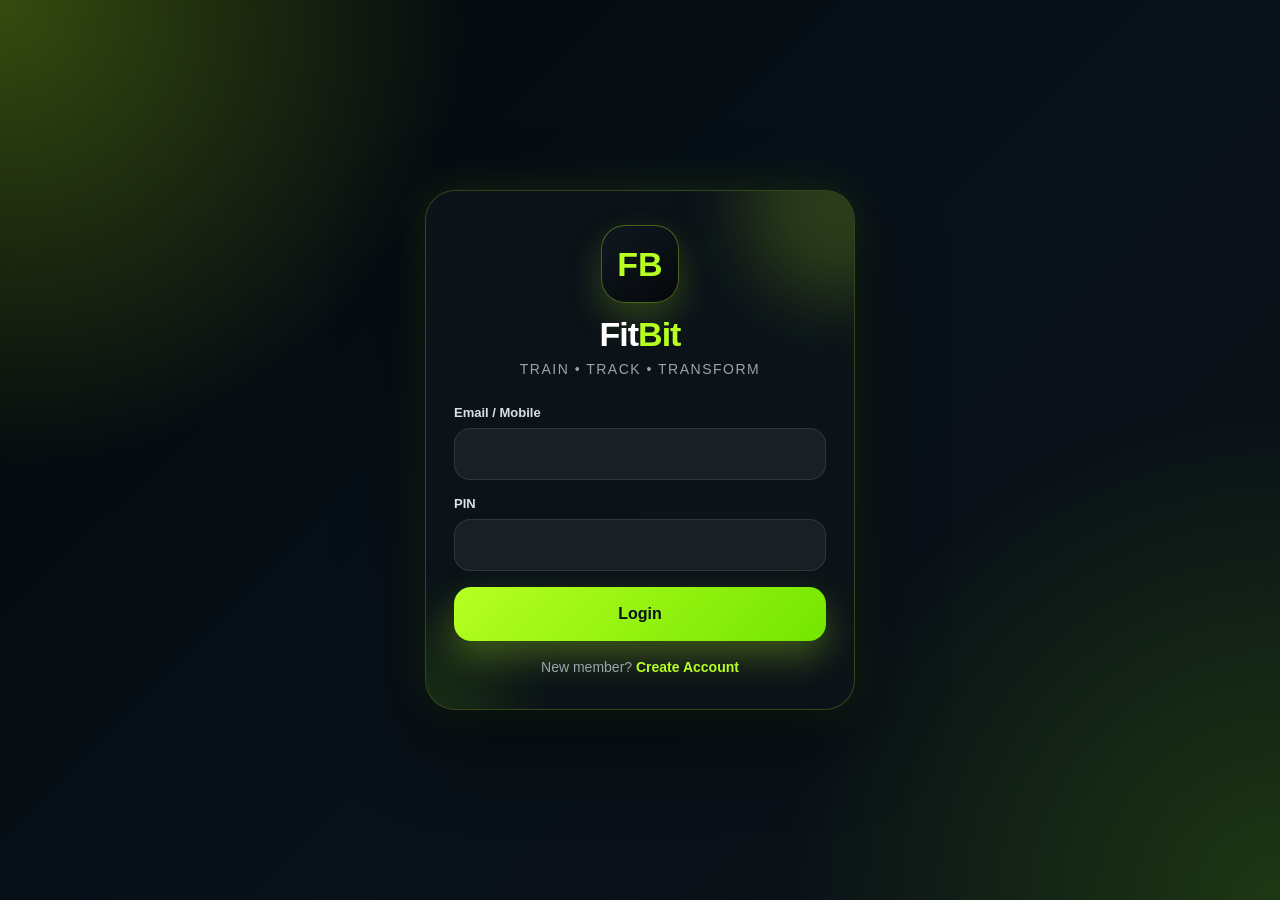
==== auth.html @ fb1ca156 "Add files via upload" ====
<!DOCTYPE html>
<html lang="en">
<head>
  <meta charset="UTF-8">
  <title>FitBit | Auth</title>
  <meta name="viewport" content="width=device-width, initial-scale=1.0">

  <link rel="stylesheet" href="css/style.css">

  <style>
    :root {
      --dark: #060b0f;
      --card: rgba(13, 20, 26, 0.88);
      --card-2: rgba(255, 255, 255, 0.06);
      --green: #b7ff21;
      --green-2: #73e600;
      --white: #ffffff;
      --muted: #9aa4ad;
      --border: rgba(183, 255, 33, 0.22);
      --shadow: rgba(183, 255, 33, 0.28);
    }

    * {
      box-sizing: border-box;
    }

    body.auth-page {
      margin: 0;
      min-height: 100vh;
      font-family: "Poppins", Arial, sans-serif;
      background:
        radial-gradient(circle at top left, rgba(183,255,33,.28), transparent 30%),
        radial-gradient(circle at bottom right, rgba(115,230,0,.18), transparent 32%),
        linear-gradient(135deg, #030607, #071018 45%, #0b1117);
      display: flex;
      align-items: center;
      justify-content: center;
      padding: 22px;
      color: var(--white);
      overflow-x: hidden;
    }

    .auth-box {
      width: 100%;
      max-width: 430px;
      padding: 34px 28px;
      border-radius: 30px;
      background: var(--card);
      border: 1px solid var(--border);
      box-shadow:
        0 30px 80px rgba(0,0,0,.55),
        0 0 45px rgba(183,255,33,.12);
      backdrop-filter: blur(18px);
      position: relative;
      overflow: hidden;
    }

    .auth-box::before {
      content: "";
      position: absolute;
      width: 190px;
      height: 190px;
      background: rgba(183,255,33,.18);
      border-radius: 50%;
      top: -80px;
      right: -80px;
      filter: blur(35px);
    }

    .auth-box::after {
      content: "";
      position: absolute;
      width: 150px;
      height: 150px;
      background: rgba(115,230,0,.12);
      border-radius: 50%;
      bottom: -70px;
      left: -70px;
      filter: blur(35px);
    }

    .logo,
    form {
      position: relative;
      z-index: 2;
    }

    .logo {
      text-align: center;
      margin-bottom: 28px;
    }

    .app-mark {
      width: 78px;
      height: 78px;
      margin: 0 auto 14px;
      border-radius: 24px;
      background:
        linear-gradient(145deg, #101820, #05080b);
      border: 1px solid rgba(183,255,33,.35);
      display: flex;
      align-items: center;
      justify-content: center;
      color: var(--green);
      font-size: 34px;
      font-weight: 900;
      box-shadow: 0 15px 35px rgba(183,255,33,.2);
    }

    .logo h1 {
      margin: 0;
      font-size: 34px;
      line-height: 1;
      letter-spacing: -1px;
      color: var(--white);
    }

    .logo h1 span {
      color: var(--green);
    }

    .logo p {
      margin: 10px 0 0;
      color: var(--muted);
      font-size: 14px;
      letter-spacing: 1.5px;
      text-transform: uppercase;
    }

    .form-group {
      margin-bottom: 16px;
    }

    .form-group label {
      display: block;
      margin-bottom: 8px;
      color: #d9e2e8;
      font-size: 13px;
      font-weight: 700;
    }

    .form-group input,
    .form-group select {
      width: 100%;
      height: 52px;
      border-radius: 16px;
      border: 1px solid rgba(255,255,255,.1);
      background: var(--card-2);
      color: var(--white);
      padding: 0 16px;
      outline: none;
      font-size: 15px;
      transition: .25s ease;
    }

    .form-group select option {
      background: #0b1117;
      color: #fff;
    }

    .form-group input:focus,
    .form-group select:focus {
      border-color: var(--green);
      box-shadow: 0 0 0 4px rgba(183,255,33,.12);
      background: rgba(255,255,255,.09);
    }

    button {
      height: 54px;
      border: 0;
      border-radius: 17px;
      cursor: pointer;
      font-size: 16px;
      font-weight: 900;
      color: #071018;
      background: linear-gradient(135deg, var(--green), var(--green-2));
      box-shadow: 0 16px 35px var(--shadow);
      transition: .25s ease;
    }

    button:hover {
      transform: translateY(-2px);
      box-shadow: 0 20px 45px rgba(183,255,33,.34);
    }

    button:disabled {
      cursor: not-allowed;
      transform: none;
    }

    .toggle-text {
      text-align: center;
      margin-top: 18px;
      color: var(--muted);
      font-size: 14px;
    }

    .toggle-text span {
      color: var(--green);
      font-weight: 800;
      cursor: pointer;
    }

    .toggle-text span:hover {
      text-decoration: underline;
    }

    @media (max-width: 480px) {
      .auth-box {
        padding: 28px 20px;
        border-radius: 24px;
      }

      .logo h1 {
        font-size: 30px;
      }
    }
  </style>
</head>

<body class="auth-page">

<div class="auth-box">
  <div class="logo">
    <div class="app-mark">FB</div>
    <h1>Fit<span>Bit</span></h1>
    <p>Train • Track • Transform</p>
  </div>

  <form id="loginForm">
    <div class="form-group">
      <label>Email / Mobile</label>
      <input type="text" id="loginId" required>
    </div>

    <div class="form-group">
      <label>PIN</label>
      <input type="password" id="loginPin" maxlength="4" required>
    </div>

    <button type="submit" id="loginBtn" style="width:100%">Login</button>

    <div class="toggle-text">
      New member? <span onclick="toggleAuth()">Create Account</span>
    </div>
  </form>

  <form id="registerForm" style="display:none;">
    <div class="form-group">
      <label>Full Name</label>
      <input type="text" id="regName" required>
    </div>

    <div class="form-group">
      <label>Email</label>
      <input type="email" id="regEmail" required>
    </div>

    <div class="form-group">
      <label>Mobile</label>
      <input type="text" id="regMobile" maxlength="10" required>
    </div>

    <div class="form-group">
      <label>Fitness Goal</label>
      <select id="regGoal">
        <option>Fat Loss</option>
        <option>Muscle Gain</option>
        <option>Strength</option>
        <option>Consistency</option>
        <option>General Fitness</option>
      </select>
    </div>

    <div class="form-group">
      <label>Create 4 Digit PIN</label>
      <input type="password" id="regPin" maxlength="4" required>
    </div>

    <button type="submit" id="registerBtn" style="width:100%">Register</button>

    <div class="toggle-text">
      Already registered? <span onclick="toggleAuth()">Login</span>
    </div>
  </form>
</div>

<script src="js/app.js"></script>

<script>
console.log("✅ Auth page script loaded");

const LOGIN_ID_KEY = "fitbit_last_login_id";

const loginForm = document.getElementById("loginForm");
const registerForm = document.getElementById("registerForm");

const loginId = document.getElementById("loginId");
const loginPin = document.getElementById("loginPin");
const loginBtn = document.getElementById("loginBtn");

const regName = document.getElementById("regName");
const regEmail = document.getElementById("regEmail");
const regMobile = document.getElementById("regMobile");
const regGoal = document.getElementById("regGoal");
const regPin = document.getElementById("regPin");
const registerBtn = document.getElementById("registerBtn");

const savedLoginId = localStorage.getItem(LOGIN_ID_KEY);
if (savedLoginId) {
  loginId.value = savedLoginId;
}

function toggleAuth() {
  const isLogin = loginForm.style.display !== "none";

  loginForm.style.display = isLogin ? "none" : "block";
  registerForm.style.display = isLogin ? "block" : "none";

  loginForm.reset();
  registerForm.reset();

  const savedLoginId = localStorage.getItem(LOGIN_ID_KEY);
  if (savedLoginId) {
    loginId.value = savedLoginId;
  }
}

function setButtonLoading(button, loading, text) {
  button.disabled = loading;
  button.textContent = loading ? "Processing..." : text;
  button.style.opacity = loading ? "0.7" : "1";
}

loginForm.addEventListener("submit", async function (e) {
  e.preventDefault();

  const loginValue = loginId.value.trim().toLowerCase();
  const pinValue = loginPin.value.trim();

  if (!loginValue || !pinValue) {
    alert("Please enter email/mobile and PIN");
    return;
  }

  localStorage.setItem(LOGIN_ID_KEY, loginValue);

  if (!/^\d{4}$/.test(pinValue)) {
    alert("PIN must be exactly 4 digits");
    return;
  }

  setButtonLoading(loginBtn, true, "Login");

  try {
    const data = await apiRequest({
      action: "login",
      login_id: loginValue,
      pin: pinValue
    });

    if (data.status === "success" && data.user && data.user.member_id) {
      const saved = saveUser(data.user);

      if (saved) {
        window.location.replace("dashboard.html");
      } else {
        alert("Login saved failed. Please try again.");
        setButtonLoading(loginBtn, false, "Login");
      }
    } else {
      alert(data.message || "Invalid login details");
      setButtonLoading(loginBtn, false, "Login");
    }

  } catch (err) {
    alert("Login failed. Please try again.");
    setButtonLoading(loginBtn, false, "Login");
  }
});

registerForm.addEventListener("submit", async function (e) {
  e.preventDefault();

  const nameValue = regName.value.trim();
  const emailValue = regEmail.value.trim().toLowerCase();
  const mobileValue = regMobile.value.trim();
  const pinValue = regPin.value.trim();

  if (!nameValue || !emailValue || !mobileValue || !pinValue) {
    alert("Please fill all required fields");
    return;
  }

  if (!/^\d{10}$/.test(mobileValue)) {
    alert("Please enter valid 10 digit mobile number");
    return;
  }

  if (!/^\d{4}$/.test(pinValue)) {
    alert("PIN must be exactly 4 digits");
    return;
  }

  setButtonLoading(registerBtn, true, "Register");

  try {
    const data = await apiRequest({
      action: "register",
      name: nameValue,
      email: emailValue,
      mobile: mobileValue,
      fitness_goal: regGoal.value,
      pin: pinValue
    });

    if (data.status === "success") {
      alert("Registration successful. Please login.");

      localStorage.setItem(LOGIN_ID_KEY, emailValue);

      registerForm.reset();
      registerForm.style.display = "none";
      loginForm.style.display = "block";
      loginId.value = emailValue;
    } else {
      alert(data.message || "Registration failed");
    }

  } catch (err) {
    alert("Registration failed. Please try again.");
  }

  setButtonLoading(registerBtn, false, "Register");
});
</script>

</body>
</html>
---- css/style.css ----
:root {
  --dark: #060b0f;
  --card: rgba(13, 20, 26, 0.88);
  --card-2: rgba(255, 255, 255, 0.06);
  --green: #b7ff21;
  --green-2: #73e600;
  --white: #ffffff;
  --muted: #9aa4ad;
  --border: rgba(183, 255, 33, 0.22);
  --shadow: rgba(183, 255, 33, 0.28);

  --primary: #ffffff;
  --secondary: #b7ff21;
  --secondary-dark: #73e600;
  --accent: #b7ff21;
  --danger: #ff4d4d;
  --warning: #fbbf24;
  --orange: #b7ff21;
  --orange-dark: #73e600;
  --light: #0b1117;
}

* {
  box-sizing: border-box;
  margin: 0;
  padding: 0;
}

html {
  scroll-behavior: smooth;
  overflow-x: hidden;
}

body {
  font-family: "Poppins", Arial, sans-serif;
  background:
    radial-gradient(circle at top left, rgba(183,255,33,.25), transparent 30%),
    radial-gradient(circle at bottom right, rgba(115,230,0,.16), transparent 32%),
    linear-gradient(135deg, #030607, #071018 45%, #0b1117);
  color: var(--white);
  min-height: 100vh;
  overflow-x: hidden;
}

a {
  text-decoration: none;
  color: inherit;
}

button,
input,
select,
textarea {
  font-family: inherit;
}

img {
  max-width: 100%;
  display: block;
}

/* AUTH PAGE */

.auth-page {
  min-height: 100vh;
  display: flex;
  align-items: center;
  justify-content: center;
  padding: 18px;
}

.auth-box {
  width: 100%;
  max-width: 460px;
  background: var(--card);
  padding: 28px 20px;
  border-radius: 28px;
  box-shadow:
    0 30px 80px rgba(0,0,0,.55),
    0 0 45px rgba(183,255,33,.12);
  border: 1px solid var(--border);
  backdrop-filter: blur(18px);
  position: relative;
  overflow: hidden;
}

.auth-box::before {
  content: "";
  position: absolute;
  width: 190px;
  height: 190px;
  background: rgba(183,255,33,.18);
  border-radius: 50%;
  top: -80px;
  right: -80px;
  filter: blur(35px);
}

.auth-box::after {
  content: "";
  position: absolute;
  width: 150px;
  height: 150px;
  background: rgba(115,230,0,.12);
  border-radius: 50%;
  bottom: -70px;
  left: -70px;
  filter: blur(35px);
}

.logo,
form {
  position: relative;
  z-index: 2;
}

.logo {
  text-align: center;
  margin-bottom: 24px;
}

.logo h1 {
  color: var(--white);
  font-size: clamp(28px, 7vw, 36px);
  line-height: 1.1;
  letter-spacing: -1px;
}

.logo h1 span,
.logo h1 b {
  color: var(--green);
}

.logo p {
  color: var(--muted);
  margin-top: 8px;
  font-size: 13px;
  letter-spacing: 1.2px;
  text-transform: uppercase;
}

/* FORM */

.form-group {
  margin-bottom: 16px;
}

label {
  display: block;
  font-weight: 700;
  margin-bottom: 8px;
  font-size: 14px;
  color: #d9e2e8;
}

input,
select,
textarea {
  width: 100%;
  padding: 14px 15px;
  border: 1px solid rgba(255,255,255,.1);
  border-radius: 16px;
  outline: none;
  background: var(--card-2);
  color: var(--white);
  transition: 0.25s ease;
  font-size: 15px;
}

select option {
  background: #0b1117;
  color: #ffffff;
}

input:focus,
select:focus,
textarea:focus {
  border-color: var(--green);
  box-shadow: 0 0 0 4px rgba(183,255,33,.12);
  background: rgba(255,255,255,.09);
}

textarea {
  min-height: 110px;
  resize: vertical;
}

button,
.btn {
  display: inline-flex;
  align-items: center;
  justify-content: center;
  border: none;
  padding: 13px 18px;
  border-radius: 16px;
  background: linear-gradient(135deg, var(--green), var(--green-2));
  color: #071018;
  font-weight: 900;
  cursor: pointer;
  transition: 0.3s ease;
  text-align: center;
  min-height: 48px;
  box-shadow: 0 16px 35px var(--shadow);
}

button:hover,
.btn:hover {
  transform: translateY(-2px);
  box-shadow: 0 20px 45px rgba(183,255,33,.34);
}

.btn-success {
  background: linear-gradient(135deg, var(--green), var(--green-2));
  color: #071018;
}

.btn-danger {
  background: linear-gradient(135deg, #ff6b6b, #ef4444);
  color: var(--white);
}

.btn-outline {
  background: transparent;
  color: var(--green);
  border: 1px solid var(--green);
  box-shadow: none;
}

.btn-outline:hover {
  color: #071018;
  background: var(--green);
}

.toggle-text {
  text-align: center;
  margin-top: 18px;
  color: var(--muted);
  font-size: 14px;
}

.toggle-text span {
  color: var(--green);
  font-weight: 800;
  cursor: pointer;
}

.toggle-text span:hover {
  text-decoration: underline;
}

/* LAYOUT */

.app-layout {
  width: 100%;
  min-height: 100vh;
}

.mobile-menu {
  display: inline-flex;
  align-items: center;
  justify-content: center;
  margin: 14px;
  position: relative;
  z-index: 1200;
}

.sidebar {
  width: calc(100% - 28px);
  max-width: 420px;
  background:
    radial-gradient(circle at top, rgba(183,255,33,.16), transparent 36%),
    linear-gradient(180deg, #101820, #05080b);
  color: var(--white);
  padding: 20px;
  position: relative;
  height: auto;
  max-height: 80vh;
  overflow-y: auto;
  z-index: 1000;
  display: none;
  margin: 0 14px 16px;
  border-radius: 24px;
  box-shadow: 0 25px 60px rgba(0,0,0,.45);
  border: 1px solid var(--border);
}

.sidebar.show {
  display: block;
}

.sidebar h2 {
  margin-bottom: 22px;
  color: var(--green);
  font-size: 26px;
}

.sidebar a {
  display: block;
  padding: 13px 14px;
  border-radius: 14px;
  margin-bottom: 8px;
  color: #d9e2e8;
  transition: 0.25s ease;
  font-size: 15px;
}

.sidebar a:hover,
.sidebar a.active {
  background: rgba(183,255,33,.13);
  color: var(--green);
}

.main {
  width: 100%;
  padding: 14px;
}

.topbar {
  background: var(--card);
  border-radius: 24px;
  padding: 18px;
  box-shadow: 0 25px 60px rgba(0,0,0,.35);
  margin-bottom: 20px;
  display: flex;
  flex-direction: column;
  align-items: stretch;
  gap: 15px;
  border: 1px solid var(--border);
  backdrop-filter: blur(16px);
}

.topbar h1 {
  font-size: clamp(22px, 6vw, 28px);
  line-height: 1.25;
  color: var(--white);
}

.topbar p {
  color: var(--muted);
  margin-top: 4px;
  font-size: 14px;
}

.topbar .btn,
.topbar button {
  width: 100%;
}

/* GRID */

.grid {
  display: grid;
  gap: 16px;
}

.grid-4,
.grid-3,
.grid-2 {
  grid-template-columns: 1fr;
}

/* CARDS */

.card {
  background: var(--card);
  padding: 18px;
  border-radius: 22px;
  box-shadow: 0 20px 45px rgba(0,0,0,.32);
  border: 1px solid var(--border);
  transition: 0.3s ease;
  min-width: 0;
  color: var(--white);
  backdrop-filter: blur(14px);
}

.card:hover {
  transform: translateY(-3px);
  box-shadow:
    0 25px 60px rgba(0,0,0,.4),
    0 0 25px rgba(183,255,33,.12);
}

.stat-card h3 {
  font-size: clamp(30px, 8vw, 36px);
  color: var(--green);
  line-height: 1.1;
}

.stat-card p {
  color: var(--muted);
  margin-top: 8px;
  font-size: 14px;
}

.streak-card {
  background:
    radial-gradient(circle at top right, rgba(183,255,33,.18), transparent 36%),
    rgba(13, 20, 26, 0.9);
  border: 1px solid rgba(183,255,33,.38);
}

.streak-card h3,
.highlight-card h3 {
  color: var(--green);
}

.highlight-card {
  background:
    radial-gradient(circle at top right, rgba(183,255,33,.2), transparent 36%),
    rgba(13, 20, 26, 0.9);
  border: 1px solid rgba(183,255,33,.38);
}

.highlight-card h2 {
  line-height: 1.15;
  font-size: clamp(24px, 6vw, 34px);
  color: var(--green);
}

.section-title {
  margin: 26px 0 14px;
  font-size: clamp(20px, 5vw, 24px);
  line-height: 1.3;
  color: var(--white);
}

/* TABLE */

.table-box {
  width: 100%;
  background: var(--card);
  border-radius: 22px;
  box-shadow: 0 25px 60px rgba(0,0,0,.35);
  overflow-x: auto;
  -webkit-overflow-scrolling: touch;
  border: 1px solid var(--border);
}

table {
  width: 100%;
  border-collapse: collapse;
  min-width: 720px;
  color: var(--white);
}

th,
td {
  padding: 13px;
  border-bottom: 1px solid rgba(255,255,255,.08);
  text-align: left;
  vertical-align: middle;
  font-size: 14px;
}

th {
  background: rgba(183,255,33,.1);
  color: var(--green);
  font-size: 13px;
  white-space: nowrap;
}

tbody tr:hover {
  background: rgba(255,255,255,.04);
}

/* BADGES */

.badge {
  display: inline-block;
  padding: 6px 11px;
  border-radius: 50px;
  font-size: 12px;
  font-weight: 800;
  white-space: nowrap;
}

.pending {
  background: rgba(251,191,36,.16);
  color: #fbbf24;
}

.valid,
.approved {
  background: rgba(183,255,33,.16);
  color: var(--green);
}

.rejected {
  background: rgba(239,68,68,.16);
  color: #ff6b6b;
}

/* TEASE WALL */

.tease-item {
  padding: 14px 0;
  border-bottom: 1px solid rgba(255,255,255,.08);
}

.tease-item:last-child {
  border-bottom: none;
}

.tease-item strong {
  color: var(--green);
}

.tease-item p {
  margin-top: 6px;
  line-height: 1.5;
  font-size: 14px;
  color: #d9e2e8;
}

.tease-time {
  display: block;
  color: var(--muted);
  font-size: 13px;
  margin-top: 4px;
}

/* SMALL MOBILE */

@media (max-width: 380px) {
  .main {
    padding: 10px;
  }

  .auth-page {
    padding: 12px;
  }

  .auth-box {
    padding: 22px 14px;
  }

  .topbar,
  .card {
    padding: 16px;
    border-radius: 18px;
  }

  button,
  .btn {
    padding: 12px 14px;
    font-size: 14px;
  }

  input,
  select,
  textarea {
    font-size: 14px;
  }
}

/* TABLET */

@media (min-width: 640px) {
  .auth-box {
    padding: 34px;
  }

  .main {
    padding: 22px;
  }

  .grid {
    gap: 20px;
  }

  .grid-4,
  .grid-3,
  .grid-2 {
    grid-template-columns: repeat(2, 1fr);
  }

  .card {
    padding: 22px;
  }

  .topbar {
    flex-direction: row;
    align-items: center;
    justify-content: space-between;
  }

  .topbar .btn,
  .topbar button {
    width: auto;
  }
}

/* DESKTOP */

@media (min-width: 901px) {
  .app-layout {
    display: flex;
  }

  .mobile-menu {
    display: none;
  }

  .sidebar {
    display: block;
    width: 260px;
    max-width: none;
    height: 100vh;
    max-height: none;
    position: fixed;
    left: 0;
    top: 0;
    margin: 0;
    border-radius: 0;
    padding: 25px;
  }

  .sidebar h2 {
    font-size: 30px;
    margin-bottom: 30px;
  }

  .sidebar a:hover,
  .sidebar a.active {
    transform: translateX(4px);
  }

  .main {
    margin-left: 260px;
    width: calc(100% - 260px);
    padding: 30px;
  }

  .topbar {
    padding: 22px 26px;
    border-radius: 24px;
    margin-bottom: 25px;
  }

  .card {
    padding: 24px;
    border-radius: 24px;
  }

  .grid {
    gap: 22px;
  }

  .grid-3 {
    grid-template-columns: repeat(3, 1fr);
  }

  .grid-4 {
    grid-template-columns: repeat(4, 1fr);
  }

  .grid-2 {
    grid-template-columns: repeat(2, 1fr);
  }

  button,
  .btn {
    width: auto;
  }
}

/* MEDIUM DESKTOP */

@media (min-width: 901px) and (max-width: 1200px) {
  .grid-4 {
    grid-template-columns: repeat(2, 1fr);
  }

  .grid-3 {
    grid-template-columns: repeat(2, 1fr);
  }
}
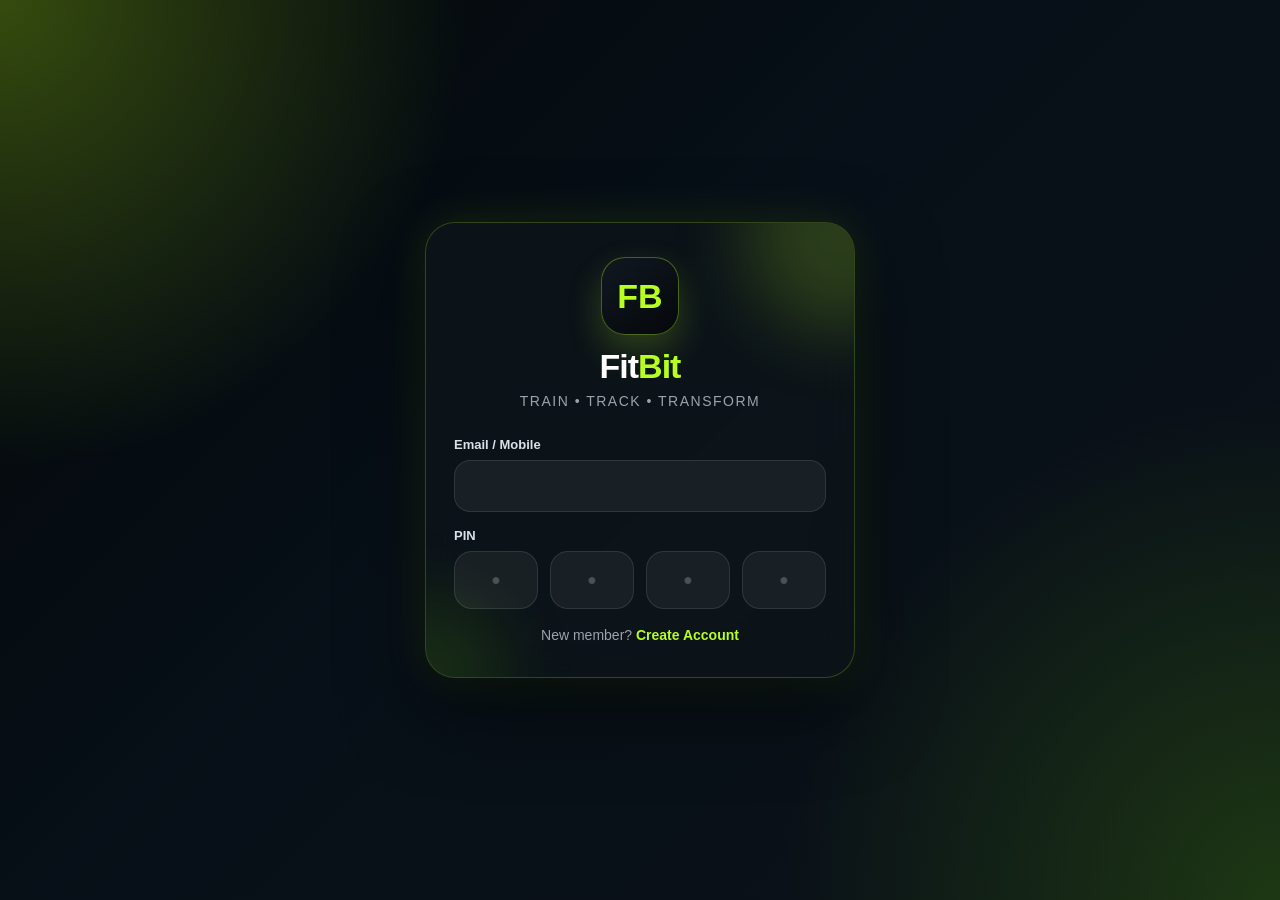
==== commit 727b482a: "Update auth.html" ====
--- a/auth.html
+++ b/auth.html
@@ -95,8 +95,7 @@
       height: 78px;
       margin: 0 auto 14px;
       border-radius: 24px;
-      background:
-        linear-gradient(145deg, #101820, #05080b);
+      background: linear-gradient(145deg, #101820, #05080b);
       border: 1px solid rgba(183,255,33,.35);
       display: flex;
       align-items: center;
@@ -165,6 +164,34 @@
       background: rgba(255,255,255,.09);
     }
 
+    .pin-boxes {
+      display: grid;
+      grid-template-columns: repeat(4, 1fr);
+      gap: 12px;
+    }
+
+    .pin-boxes input {
+      height: 58px;
+      padding: 0;
+      text-align: center;
+      font-size: 24px;
+      font-weight: 900;
+      letter-spacing: 0;
+      border-radius: 18px;
+      color: var(--green);
+      caret-color: var(--green);
+    }
+
+    .pin-boxes input::placeholder {
+      color: rgba(255,255,255,.22);
+    }
+
+    .pin-boxes input.filled {
+      border-color: rgba(183,255,33,.55);
+      background: rgba(183,255,33,.09);
+      box-shadow: 0 0 0 4px rgba(183,255,33,.08);
+    }
+
     button {
       height: 54px;
       border: 0;
@@ -188,6 +215,15 @@
       transform: none;
     }
 
+    .login-status {
+      display: none;
+      text-align: center;
+      margin-top: 8px;
+      color: var(--green);
+      font-size: 14px;
+      font-weight: 800;
+    }
+
     .toggle-text {
       text-align: center;
       margin-top: 18px;
@@ -213,6 +249,15 @@
 
       .logo h1 {
         font-size: 30px;
+      }
+
+      .pin-boxes {
+        gap: 10px;
+      }
+
+      .pin-boxes input {
+        height: 54px;
+        font-size: 22px;
       }
     }
   </style>
@@ -235,10 +280,18 @@
 
     <div class="form-group">
       <label>PIN</label>
-      <input type="password" id="loginPin" maxlength="4" required>
-    </div>
-
-    <button type="submit" id="loginBtn" style="width:100%">Login</button>
+
+      <div class="pin-boxes" data-target="loginPin">
+        <input type="password" inputmode="numeric" pattern="[0-9]*" maxlength="1" placeholder="•">
+        <input type="password" inputmode="numeric" pattern="[0-9]*" maxlength="1" placeholder="•">
+        <input type="password" inputmode="numeric" pattern="[0-9]*" maxlength="1" placeholder="•">
+        <input type="password" inputmode="numeric" pattern="[0-9]*" maxlength="1" placeholder="•">
+      </div>
+
+      <input type="hidden" id="loginPin" required>
+    </div>
+
+    <p class="login-status" id="loginStatus">Checking PIN...</p>
 
     <div class="toggle-text">
       New member? <span onclick="toggleAuth()">Create Account</span>
@@ -258,7 +311,7 @@
 
     <div class="form-group">
       <label>Mobile</label>
-      <input type="text" id="regMobile" maxlength="10" required>
+      <input type="tel" inputmode="numeric" pattern="[0-9]*" id="regMobile" maxlength="10" required>
     </div>
 
     <div class="form-group">
@@ -274,7 +327,15 @@
 
     <div class="form-group">
       <label>Create 4 Digit PIN</label>
-      <input type="password" id="regPin" maxlength="4" required>
+
+      <div class="pin-boxes" data-target="regPin">
+        <input type="password" inputmode="numeric" pattern="[0-9]*" maxlength="1" placeholder="•">
+        <input type="password" inputmode="numeric" pattern="[0-9]*" maxlength="1" placeholder="•">
+        <input type="password" inputmode="numeric" pattern="[0-9]*" maxlength="1" placeholder="•">
+        <input type="password" inputmode="numeric" pattern="[0-9]*" maxlength="1" placeholder="•">
+      </div>
+
+      <input type="hidden" id="regPin" required>
     </div>
 
     <button type="submit" id="registerBtn" style="width:100%">Register</button>
@@ -297,7 +358,7 @@
 
 const loginId = document.getElementById("loginId");
 const loginPin = document.getElementById("loginPin");
-const loginBtn = document.getElementById("loginBtn");
+const loginStatus = document.getElementById("loginStatus");
 
 const regName = document.getElementById("regName");
 const regEmail = document.getElementById("regEmail");
@@ -306,11 +367,105 @@
 const regPin = document.getElementById("regPin");
 const registerBtn = document.getElementById("registerBtn");
 
+let isLoggingIn = false;
+
 const savedLoginId = localStorage.getItem(LOGIN_ID_KEY);
 if (savedLoginId) {
   loginId.value = savedLoginId;
 }
 
+function setupPinBoxes() {
+  document.querySelectorAll(".pin-boxes").forEach((group) => {
+    const targetId = group.dataset.target;
+    const hiddenInput = document.getElementById(targetId);
+    const boxes = Array.from(group.querySelectorAll("input"));
+
+    function updatePinValue() {
+      hiddenInput.value = boxes.map(box => box.value).join("");
+
+      boxes.forEach(box => {
+        box.classList.toggle("filled", box.value !== "");
+      });
+
+      if (targetId === "loginPin" && hiddenInput.value.length === 4) {
+        autoLogin();
+      }
+    }
+
+    boxes.forEach((box, index) => {
+      box.addEventListener("input", function () {
+        this.value = this.value.replace(/\D/g, "").slice(0, 1);
+
+        if (this.value && index < boxes.length - 1) {
+          boxes[index + 1].focus();
+        }
+
+        updatePinValue();
+      });
+
+      box.addEventListener("keydown", function (e) {
+        if (e.key === "Backspace" && !this.value && index > 0) {
+          boxes[index - 1].focus();
+        }
+
+        if (e.key === "ArrowLeft" && index > 0) {
+          boxes[index - 1].focus();
+        }
+
+        if (e.key === "ArrowRight" && index < boxes.length - 1) {
+          boxes[index + 1].focus();
+        }
+      });
+
+      box.addEventListener("paste", function (e) {
+        e.preventDefault();
+
+        const pasted = (e.clipboardData || window.clipboardData)
+          .getData("text")
+          .replace(/\D/g, "")
+          .slice(0, 4);
+
+        pasted.split("").forEach((digit, i) => {
+          if (boxes[i]) {
+            boxes[i].value = digit;
+          }
+        });
+
+        updatePinValue();
+
+        const nextIndex = Math.min(pasted.length, boxes.length - 1);
+        boxes[nextIndex].focus();
+      });
+    });
+  });
+}
+
+function clearPinBoxes(targetId) {
+  const group = document.querySelector(`.pin-boxes[data-target="${targetId}"]`);
+  const hiddenInput = document.getElementById(targetId);
+
+  if (!group || !hiddenInput) return;
+
+  group.querySelectorAll("input").forEach(input => {
+    input.value = "";
+    input.classList.remove("filled");
+    input.disabled = false;
+  });
+
+  hiddenInput.value = "";
+}
+
+function disablePinBoxes(targetId, disabled) {
+  const group = document.querySelector(`.pin-boxes[data-target="${targetId}"]`);
+  if (!group) return;
+
+  group.querySelectorAll("input").forEach(input => {
+    input.disabled = disabled;
+  });
+}
+
+setupPinBoxes();
+
 function toggleAuth() {
   const isLogin = loginForm.style.display !== "none";
 
@@ -319,6 +474,12 @@
 
   loginForm.reset();
   registerForm.reset();
+
+  clearPinBoxes("loginPin");
+  clearPinBoxes("regPin");
+
+  isLoggingIn = false;
+  loginStatus.style.display = "none";
 
   const savedLoginId = localStorage.getItem(LOGIN_ID_KEY);
   if (savedLoginId) {
@@ -332,14 +493,15 @@
   button.style.opacity = loading ? "0.7" : "1";
 }
 
-loginForm.addEventListener("submit", async function (e) {
-  e.preventDefault();
+async function autoLogin() {
+  if (isLoggingIn) return;
 
   const loginValue = loginId.value.trim().toLowerCase();
   const pinValue = loginPin.value.trim();
 
   if (!loginValue || !pinValue) {
     alert("Please enter email/mobile and PIN");
+    clearPinBoxes("loginPin");
     return;
   }
 
@@ -347,10 +509,14 @@
 
   if (!/^\d{4}$/.test(pinValue)) {
     alert("PIN must be exactly 4 digits");
+    clearPinBoxes("loginPin");
     return;
   }
 
-  setButtonLoading(loginBtn, true, "Login");
+  isLoggingIn = true;
+  loginStatus.textContent = "Checking PIN...";
+  loginStatus.style.display = "block";
+  disablePinBoxes("loginPin", true);
 
   try {
     const data = await apiRequest({
@@ -363,20 +529,35 @@
       const saved = saveUser(data.user);
 
       if (saved) {
+        loginStatus.textContent = "Login successful...";
         window.location.replace("dashboard.html");
       } else {
         alert("Login saved failed. Please try again.");
-        setButtonLoading(loginBtn, false, "Login");
+        resetAutoLogin();
       }
     } else {
       alert(data.message || "Invalid login details");
-      setButtonLoading(loginBtn, false, "Login");
+      resetAutoLogin();
     }
 
   } catch (err) {
     alert("Login failed. Please try again.");
-    setButtonLoading(loginBtn, false, "Login");
-  }
+    resetAutoLogin();
+  }
+}
+
+function resetAutoLogin() {
+  isLoggingIn = false;
+  loginStatus.style.display = "none";
+  clearPinBoxes("loginPin");
+  disablePinBoxes("loginPin", false);
+
+  const firstPinBox = document.querySelector('.pin-boxes[data-target="loginPin"] input');
+  if (firstPinBox) firstPinBox.focus();
+}
+
+loginForm.addEventListener("submit", function (e) {
+  e.preventDefault();
 });
 
 registerForm.addEventListener("submit", async function (e) {
@@ -420,6 +601,8 @@
       localStorage.setItem(LOGIN_ID_KEY, emailValue);
 
       registerForm.reset();
+      clearPinBoxes("regPin");
+
       registerForm.style.display = "none";
       loginForm.style.display = "block";
       loginId.value = emailValue;
@@ -436,4 +619,4 @@
 </script>
 
 </body>
-</html>+</html>
